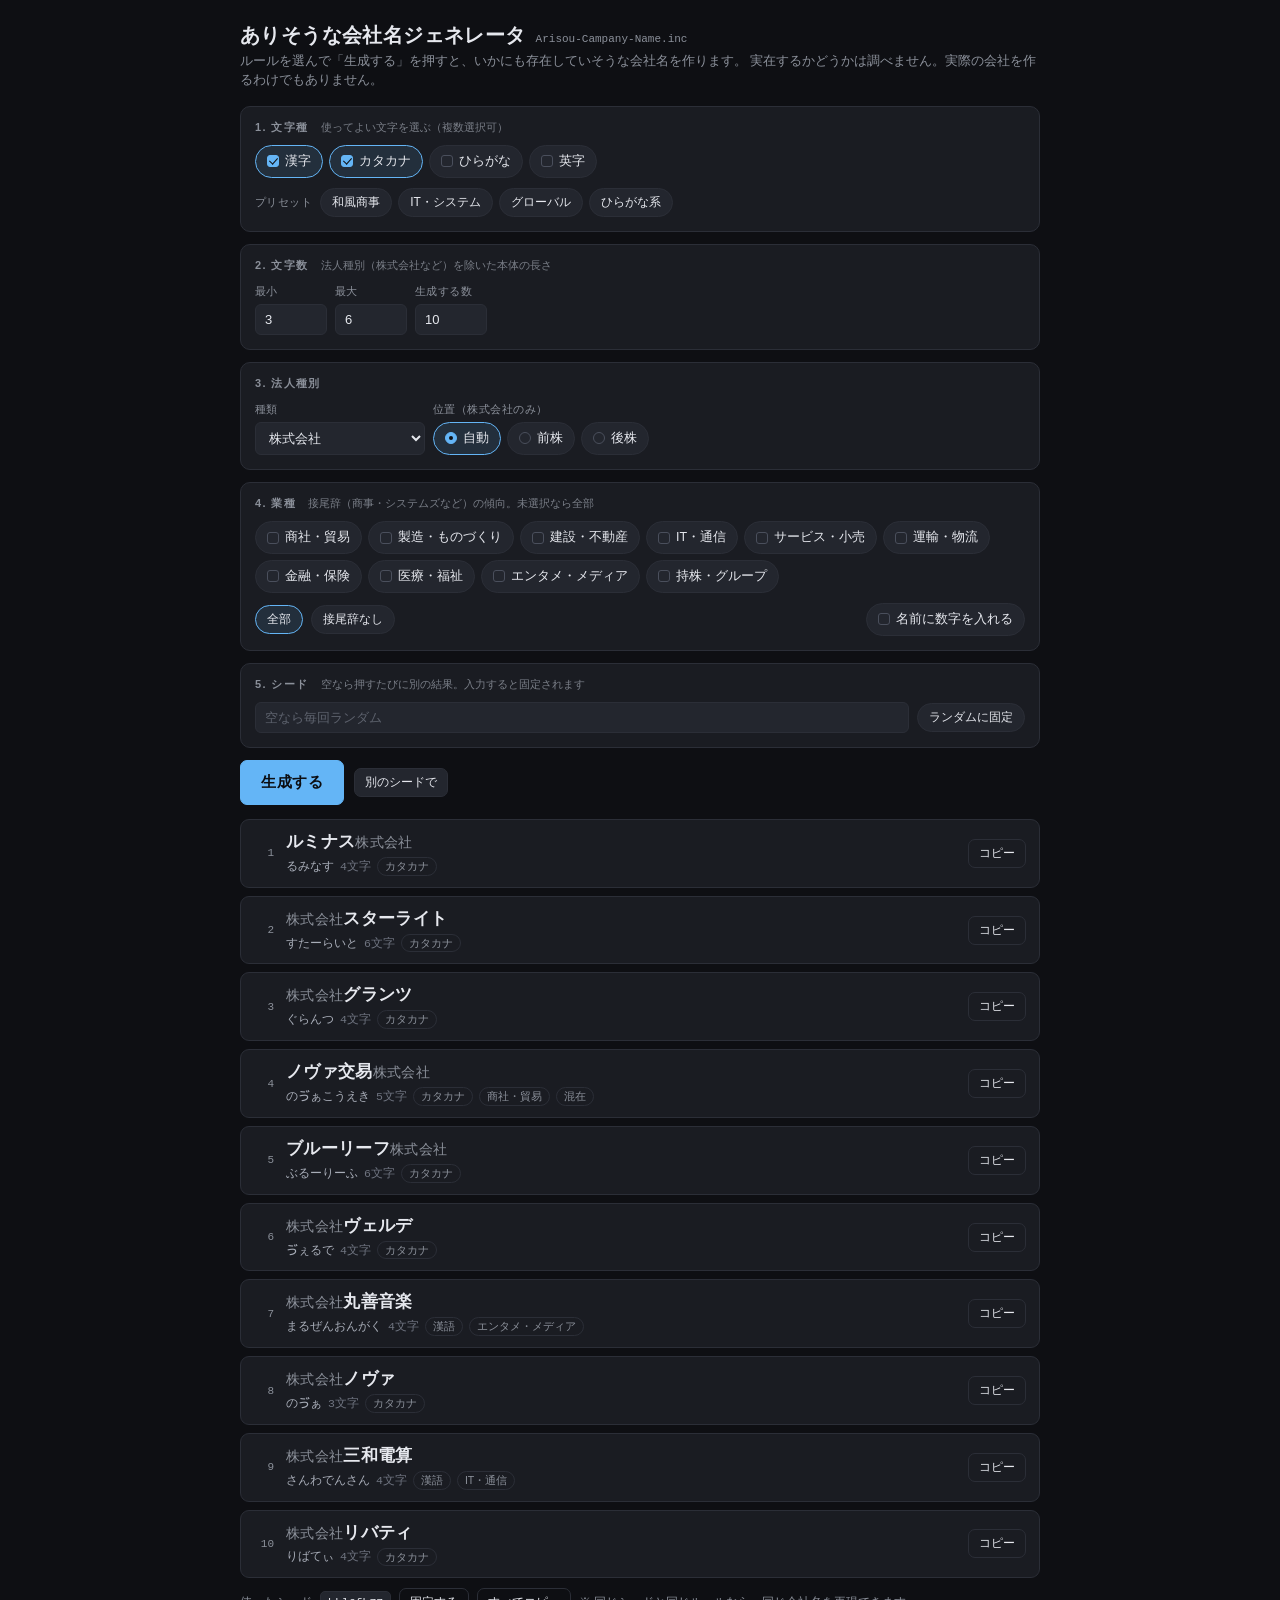
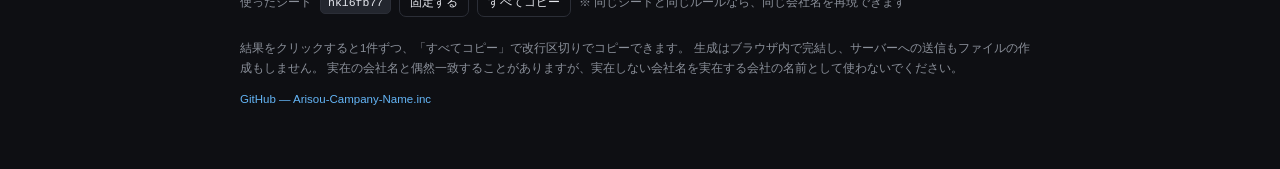
==== index.html @ 4a3bf29c "Arisou家系の作法に合わせて構成と文書を整理 Arisou-FileName.iso の AGENTS.md を読んで方針を取り込み、家系の作法に揃えた。  - 配置: web/ 配下 → リポジ" ====
<!DOCTYPE html>
<html lang="ja">
<head>
<meta charset="UTF-8">
<meta name="viewport" content="width=device-width, initial-scale=1.0">
<title>ありそうな会社名ジェネレータ | Arisou-Campany-Name.inc</title>
<meta name="description" content="ありそうな架空の会社名を作って遊ぶ Web ツール。ルールを選んで生成するだけ。">
<link rel="icon" href="data:image/svg+xml,%3Csvg xmlns='http://www.w3.org/2000/svg' viewBox='0 0 100 100'%3E%3Crect width='100' height='100' rx='18' fill='%231a1c22'/%3E%3Ctext x='50' y='68' font-size='52' text-anchor='middle' fill='%2364b5f6' font-family='serif'%3E会%3C/text%3E%3C/svg%3E">
<link rel="stylesheet" href="style.css">
</head>
<body>
<main>
  <header class="head">
    <h1>ありそうな会社名ジェネレータ</h1>
    <span class="repo">Arisou-Campany-Name.inc</span>
  </header>
  <p class="lead">
    ルールを選んで「生成する」を押すと、いかにも存在していそうな会社名を作ります。
    実在するかどうかは調べません。実際の会社を作るわけでもありません。
  </p>

  <form id="rules" autocomplete="off">
    <div class="panel">
      <h2>1. 文字種 <span class="note">使ってよい文字を選ぶ（複数選択可）</span></h2>
      <div class="chips" id="chips-script">
        <label class="chip" data-value="kanji"><input type="checkbox" name="script" value="kanji"><span class="box"></span>漢字</label>
        <label class="chip" data-value="katakana"><input type="checkbox" name="script" value="katakana"><span class="box"></span>カタカナ</label>
        <label class="chip" data-value="hiragana"><input type="checkbox" name="script" value="hiragana"><span class="box"></span>ひらがな</label>
        <label class="chip" data-value="english"><input type="checkbox" name="script" value="english"><span class="box"></span>英字</label>
      </div>
      <div class="row" style="margin-top:10px">
        <span class="group-label">プリセット</span>
        <div class="chips" id="presets">
          <button type="button" class="chip small" data-preset="shoji">和風商事</button>
          <button type="button" class="chip small" data-preset="it">IT・システム</button>
          <button type="button" class="chip small" data-preset="global">グローバル</button>
          <button type="button" class="chip small" data-preset="soft">ひらがな系</button>
        </div>
      </div>
    </div>

    <div class="panel">
      <h2>2. 文字数 <span class="note">法人種別（株式会社など）を除いた本体の長さ</span></h2>
      <div class="row">
        <div class="field">
          <label for="len-min">最小</label>
          <input type="number" id="len-min" name="lenMin" min="1" max="20" value="3">
        </div>
        <div class="field">
          <label for="len-max">最大</label>
          <input type="number" id="len-max" name="lenMax" min="1" max="20" value="6">
        </div>
        <div class="field">
          <label for="count">生成する数</label>
          <input type="number" id="count" name="count" min="1" max="20" value="10">
        </div>
      </div>
    </div>

    <div class="panel">
      <h2>3. 法人種別</h2>
      <div class="row">
        <div class="field">
          <label for="corp">種類</label>
          <select id="corp" name="corp">
            <option value="kabushiki">株式会社</option>
            <option value="yugen">有限会社</option>
            <option value="godo">合同会社</option>
            <option value="gomei">合名会社</option>
            <option value="goshi">合資会社</option>
            <option value="none">付けない（屋号のみ）</option>
          </select>
        </div>
        <div class="field" id="pos-field">
          <label>位置（株式会社のみ）</label>
          <div class="chips">
            <label class="chip radio" data-value="auto"><input type="radio" name="corpPos" value="auto"><span class="box"></span>自動</label>
            <label class="chip radio" data-value="prefix"><input type="radio" name="corpPos" value="prefix"><span class="box"></span>前株</label>
            <label class="chip radio" data-value="suffix"><input type="radio" name="corpPos" value="suffix"><span class="box"></span>後株</label>
          </div>
        </div>
      </div>
    </div>

    <div class="panel">
      <h2>4. 業種 <span class="note">接尾辞（商事・システムズなど）の傾向。未選択なら全部</span></h2>
      <div class="chips" id="chips-industry"></div>
      <div class="row" style="margin-top:10px">
        <button type="button" class="chip small" id="industry-all" aria-pressed="true">全部</button>
        <button type="button" class="chip small" id="industry-none" aria-pressed="false">接尾辞なし</button>
        <label class="chip" data-value="digits" style="margin-left:auto"><input type="checkbox" name="digits" value="1"><span class="box"></span>名前に数字を入れる</label>
      </div>
    </div>

    <div class="panel">
      <h2>5. シード <span class="note">空なら押すたびに別の結果。入力すると固定されます</span></h2>
      <div class="row">
        <input type="text" id="seed" name="seed" placeholder="空なら毎回ランダム" style="flex:1;min-width:180px">
        <button type="button" class="chip small" id="seed-random">ランダムに固定</button>
      </div>
    </div>
  </form>

  <div class="genbar">
    <button type="button" class="primary" id="generate">生成する</button>
    <button type="button" class="small" id="regen">別のシードで</button>
    <span class="hint" id="gen-hint"></span>
  </div>

  <div class="warn" id="warn"></div>

  <div class="results" id="results"></div>

  <div class="seedline" id="seedline" hidden>
    <span>使ったシード</span> <code id="seed-shown"></code>
    <button type="button" class="small ghost" id="use-seed">固定する</button>
    <button type="button" class="small ghost" id="copy-all">すべてコピー</button>
    <span>※ 同じシードと同じルールなら、同じ会社名を再現できます</span>
  </div>

  <footer>
    <p>
      結果をクリックすると1件ずつ、「すべてコピー」で改行区切りでコピーできます。
      生成はブラウザ内で完結し、サーバーへの送信もファイルの作成もしません。
      実在の会社名と偶然一致することがありますが、実在しない会社名を実在する会社の名前として使わないでください。
    </p>
    <p>
      <a href="https://github.com/mar1mo-41414/Arisou-Campany-Name.inc" target="_blank" rel="noopener">GitHub — Arisou-Campany-Name.inc</a>
    </p>
  </footer>
</main>

<div class="toast" id="toast" role="status" aria-live="polite"></div>

<script src="generator.js"></script>
<script src="app.js"></script>
</body>
</html>
---- style.css ----
/* Arisou-Campany-Name.inc — 画面のスタイル */

:root {
  color-scheme: dark;
  --bg: #0e0f13;
  --panel: #1a1c22;
  --panel2: #23262e;
  --fg: #e6e8ee;
  --muted: #8b909a;
  --accent: #64b5f6;
  --accent-hover: #90caf9;
  --ok: #66bb6a;
  --warn: #ffb74d;
  --border: #2b2e37;
}

* { box-sizing: border-box; }
html, body { margin: 0; padding: 0; }

body {
  padding: 16px 16px 48px;
  background: var(--bg);
  color: var(--fg);
  font-family: -apple-system, BlinkMacSystemFont, "Segoe UI", "Hiragino Sans", "Noto Sans CJK JP", sans-serif;
  font-size: 14px;
  line-height: 1.5;
}

main { max-width: 800px; margin: 0 auto; }

/* --- ヘッダ --------------------------------------------------------------- */
.head {
  display: flex;
  align-items: baseline;
  gap: 10px;
  flex-wrap: wrap;
  margin: 4px 0 2px;
}
.head h1 { font-size: 20px; margin: 0; letter-spacing: 0.02em; }
.head .repo {
  color: var(--muted);
  font-size: 11px;
  font-family: ui-monospace, SFMono-Regular, Menlo, Consolas, monospace;
}
.lead { color: var(--muted); font-size: 12.5px; margin: 0 0 16px; }

/* --- パネル --------------------------------------------------------------- */
.panel {
  background: var(--panel);
  border: 1px solid var(--border);
  border-radius: 10px;
  padding: 12px 14px 14px;
  margin-bottom: 12px;
}
.panel h2 {
  font-size: 11px;
  color: var(--muted);
  text-transform: uppercase;
  letter-spacing: 0.12em;
  margin: 0 0 10px;
  font-weight: 600;
}
.panel h2 .note {
  text-transform: none;
  letter-spacing: 0;
  font-weight: 400;
  color: var(--muted);
  opacity: 0.85;
  margin-left: 8px;
}

.row { display: flex; flex-wrap: wrap; gap: 8px; align-items: center; }
.row + .row { margin-top: 10px; }
.field { display: flex; flex-direction: column; gap: 4px; }
.field > label, .group-label + *, .group-label { font-size: 11px; }
.field > label, .group-label {
  color: var(--muted);
  letter-spacing: 0.04em;
}

/* --- チップ（チェックボックス・ラジオの見た目） --------------------------- */
.chips { display: flex; flex-wrap: wrap; gap: 6px; }
.chip {
  position: relative;
  display: inline-flex;
  align-items: center;
  gap: 6px;
  padding: 6px 11px;
  border: 1px solid var(--border);
  border-radius: 999px;
  background: var(--panel2);
  color: var(--fg);
  font-size: 12.5px;
  font-family: inherit;
  cursor: pointer;
  user-select: none;
  transition: border-color 0.15s, background 0.15s, color 0.15s;
}
.chip:hover { border-color: #3d424e; }
.chip input {
  appearance: none;
  margin: 0;
  width: 0;
  height: 0;
  position: absolute;
}
.chip .box {
  width: 12px;
  height: 12px;
  border: 1.5px solid #4a4f5c;
  border-radius: 3px;
  display: inline-block;
  position: relative;
  flex: none;
}
.chip.radio .box { border-radius: 50%; }
.chip.on { border-color: var(--accent); background: rgba(100, 181, 246, 0.12); }
.chip.on .box { border-color: var(--accent); background: var(--accent); }
.chip.on .box::after {
  content: "";
  position: absolute;
  left: 2.5px;
  top: 0;
  width: 4px;
  height: 7px;
  border: solid #0e0f13;
  border-width: 0 1.6px 1.6px 0;
  transform: rotate(42deg);
}
.chip.radio.on .box::after {
  left: 3px;
  top: 3px;
  width: 4px;
  height: 4px;
  border: none;
  border-radius: 50%;
  background: #0e0f13;
  transform: none;
}
.chip:focus-within, .chip:focus-visible {
  outline: 2px solid var(--accent);
  outline-offset: 1px;
}

/* ボタンとして使うチップ（チェックボックスを持たない） */
.chip.small { padding: 5px 11px; font-size: 12px; }
.chip.small .box { display: none; }

/* --- 入力 ---------------------------------------------------------------- */
select, input[type="text"], input[type="number"] {
  background: var(--panel2);
  color: var(--fg);
  border: 1px solid var(--border);
  border-radius: 6px;
  padding: 7px 9px;
  font-size: 13px;
  font-family: inherit;
}
input[type="number"] { width: 72px; }
input::placeholder { color: #5d626d; }
select:focus, input:focus, button:focus-visible {
  outline: 2px solid var(--accent);
  outline-offset: 1px;
}

button {
  font-family: inherit;
  font-size: 13px;
  border-radius: 7px;
  border: 1px solid var(--border);
  background: var(--panel2);
  color: var(--fg);
  padding: 8px 14px;
  cursor: pointer;
  transition: background 0.15s, border-color 0.15s, color 0.15s;
}
button:hover { border-color: #3d424e; background: #2a2e37; }
button:disabled { opacity: 0.45; cursor: default; }
button.primary {
  background: var(--accent);
  border-color: var(--accent);
  color: #0b0d11;
  font-weight: 700;
  font-size: 14.5px;
  padding: 12px 20px;
  letter-spacing: 0.04em;
}
button.primary:hover { background: var(--accent-hover); border-color: var(--accent-hover); }
button.ghost { background: transparent; }
button.small { padding: 5px 10px; font-size: 12px; }

/* --- 生成バー ------------------------------------------------------------- */
.genbar {
  display: flex;
  gap: 10px;
  align-items: center;
  flex-wrap: wrap;
  margin-bottom: 14px;
}
.genbar .hint { color: var(--warn); font-size: 12px; }

/* --- 通知・警告 ----------------------------------------------------------- */
.warn {
  display: none;
  border: 1px solid rgba(255, 183, 77, 0.45);
  background: rgba(255, 183, 77, 0.08);
  color: var(--warn);
  border-radius: 8px;
  padding: 8px 12px;
  font-size: 12.5px;
  margin-bottom: 12px;
}
.warn.show { display: block; }

.toast {
  position: fixed;
  left: 50%;
  bottom: 24px;
  transform: translate(-50%, 12px);
  background: var(--panel2);
  border: 1px solid var(--accent);
  color: var(--fg);
  padding: 9px 16px;
  border-radius: 999px;
  font-size: 12.5px;
  opacity: 0;
  pointer-events: none;
  transition: opacity 0.2s, transform 0.2s;
  z-index: 10;
}
.toast.show { opacity: 1; transform: translate(-50%, 0); }

/* --- 結果カード ----------------------------------------------------------- */
.results { display: flex; flex-direction: column; gap: 8px; }

.card {
  display: flex;
  align-items: center;
  gap: 12px;
  width: 100%;
  text-align: left;
  font-family: inherit;
  background: var(--panel);
  border: 1px solid var(--border);
  border-radius: 9px;
  padding: 11px 13px;
  cursor: pointer;
  color: var(--fg);
  animation: pop 0.22s ease-out both;
}
.card:hover { border-color: #3d424e; background: #1e2129; }
.card .num {
  color: var(--muted);
  font-size: 11px;
  font-family: ui-monospace, SFMono-Regular, Menlo, Consolas, monospace;
  min-width: 20px;
  text-align: right;
  flex: none;
}
.card .body { flex: 1; min-width: 0; }
.card .name {
  font-size: 17px;
  font-weight: 600;
  letter-spacing: 0.02em;
  word-break: break-word;
  line-height: 1.35;
}
.card .name .corp { color: var(--muted); font-weight: 400; font-size: 14px; }
.card .meta {
  display: flex;
  flex-wrap: wrap;
  gap: 6px;
  align-items: center;
  margin-top: 3px;
  font-size: 11.5px;
  color: var(--muted);
}
.card .read { color: #a8adb8; }
.card .tag {
  border: 1px solid var(--border);
  border-radius: 999px;
  padding: 0 7px;
  font-size: 10.5px;
  color: var(--muted);
  line-height: 1.6;
}
.card .len {
  color: #6f7480;
  font-family: ui-monospace, SFMono-Regular, Menlo, Consolas, monospace;
}
.card .copy { flex: none; }

@keyframes pop {
  from { opacity: 0; transform: translateY(4px); }
  to { opacity: 1; transform: none; }
}

.empty {
  border: 1px dashed var(--border);
  border-radius: 9px;
  padding: 28px 16px;
  text-align: center;
  color: var(--muted);
  font-size: 13px;
}
.empty strong { color: var(--fg); }

/* --- シード行・フッタ ----------------------------------------------------- */
.seedline {
  display: flex;
  gap: 8px;
  align-items: center;
  flex-wrap: wrap;
  color: var(--muted);
  font-size: 11.5px;
  margin-top: 10px;
}
.seedline code {
  color: var(--fg);
  background: var(--panel2);
  border: 1px solid var(--border);
  border-radius: 5px;
  padding: 2px 7px;
  font-size: 11.5px;
}

footer {
  margin-top: 22px;
  color: var(--muted);
  font-size: 11.5px;
  line-height: 1.7;
}
footer a { color: var(--accent); text-decoration: none; }
footer a:hover { text-decoration: underline; }

/* --- 狭い画面 ------------------------------------------------------------- */
@media (max-width: 560px) {
  body { padding: 12px 12px 40px; }
  .card { padding: 10px; gap: 9px; }
  .card .name { font-size: 15.5px; }
  .card .num { display: none; }
}
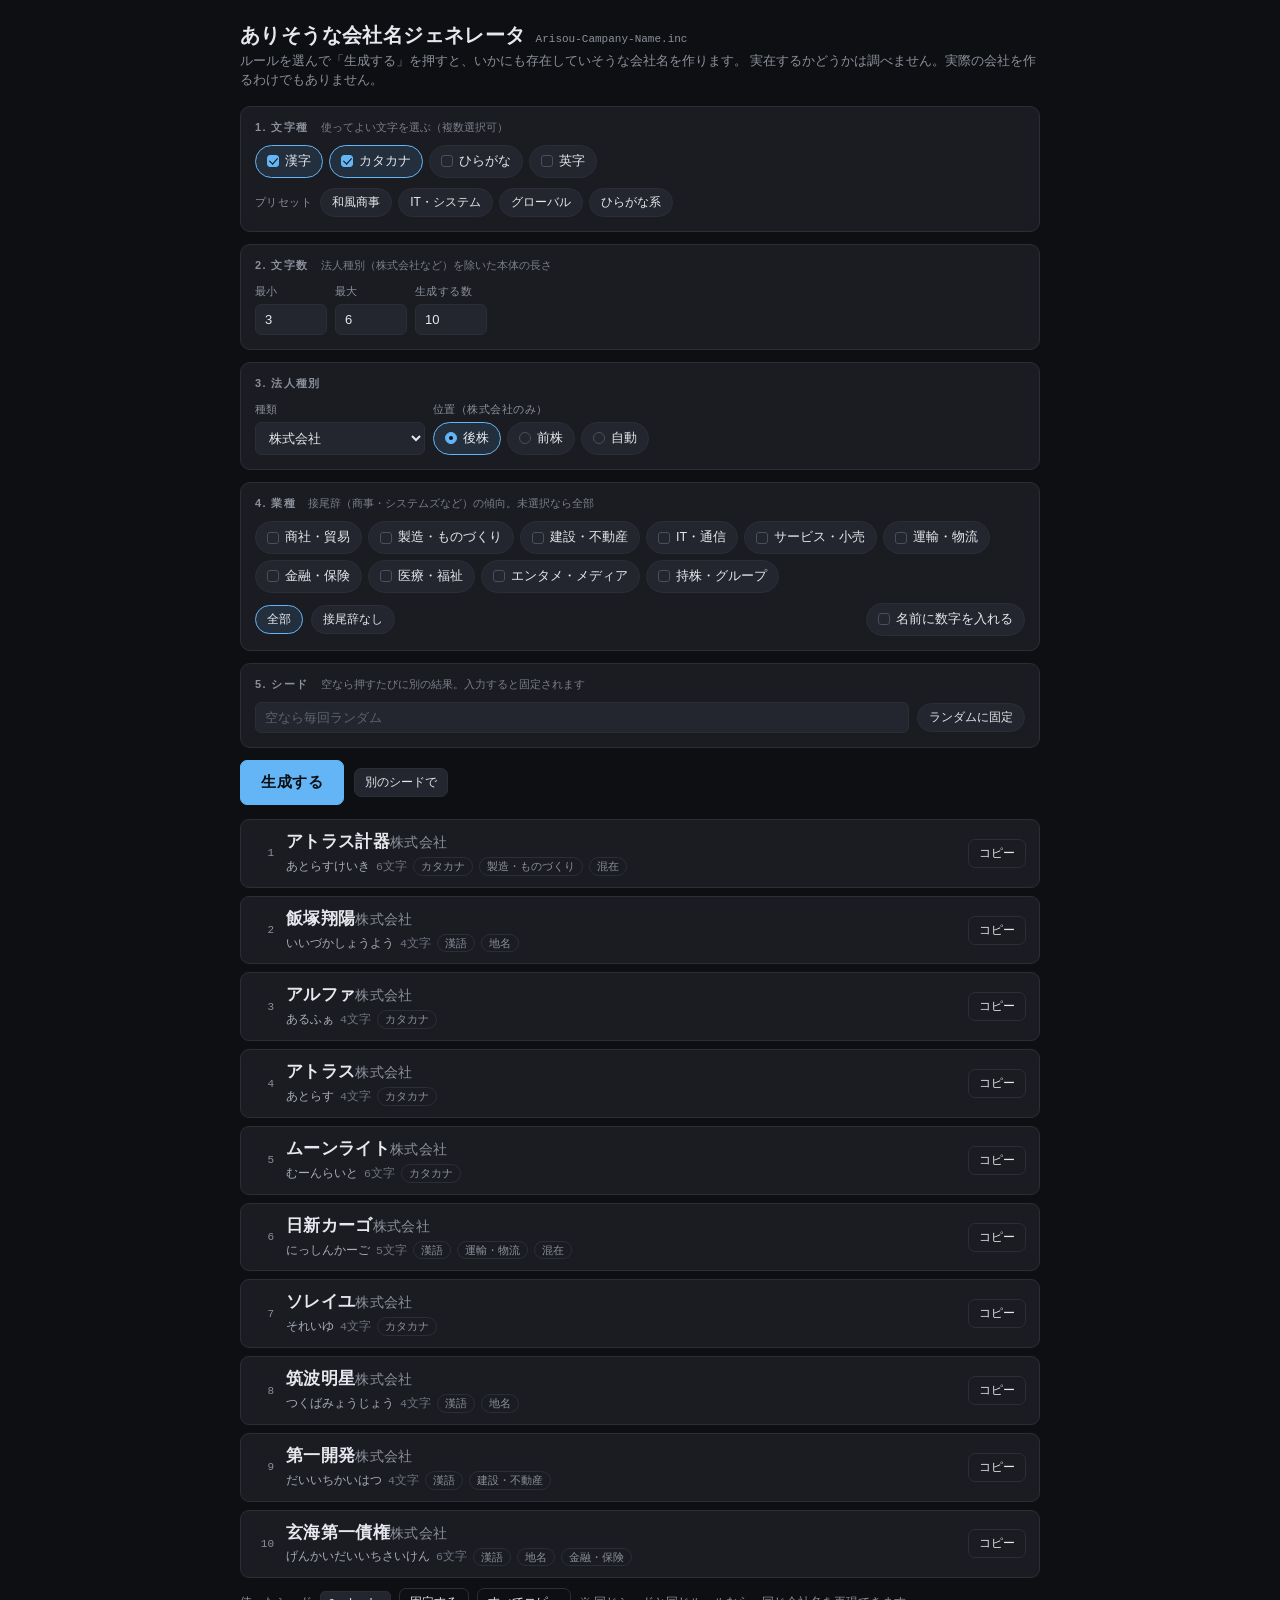
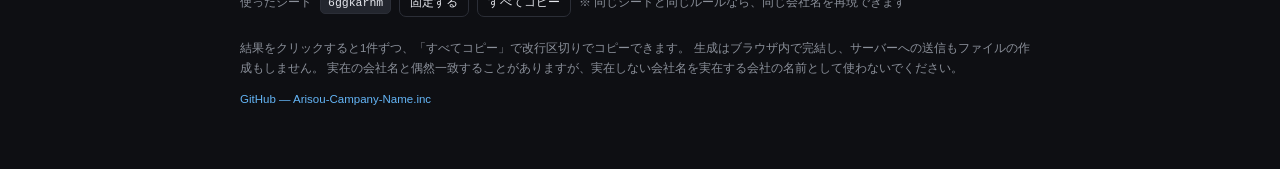
==== commit a61f1cf3: "法人種別の位置の既定を後株（◯◯株式会社）に変更 - index.html: ラジオを「後株 / 前株 / 自動」に並べ替え、後株を初期選択に - generator.js: DEFAULT_OPTI" ====
--- a/index.html
+++ b/index.html
@@ -74,9 +74,9 @@
         <div class="field" id="pos-field">
           <label>位置（株式会社のみ）</label>
           <div class="chips">
+            <label class="chip radio" data-value="suffix"><input type="radio" name="corpPos" value="suffix"><span class="box"></span>後株</label>
+            <label class="chip radio" data-value="prefix"><input type="radio" name="corpPos" value="prefix"><span class="box"></span>前株</label>
             <label class="chip radio" data-value="auto"><input type="radio" name="corpPos" value="auto"><span class="box"></span>自動</label>
-            <label class="chip radio" data-value="prefix"><input type="radio" name="corpPos" value="prefix"><span class="box"></span>前株</label>
-            <label class="chip radio" data-value="suffix"><input type="radio" name="corpPos" value="suffix"><span class="box"></span>後株</label>
           </div>
         </div>
       </div>
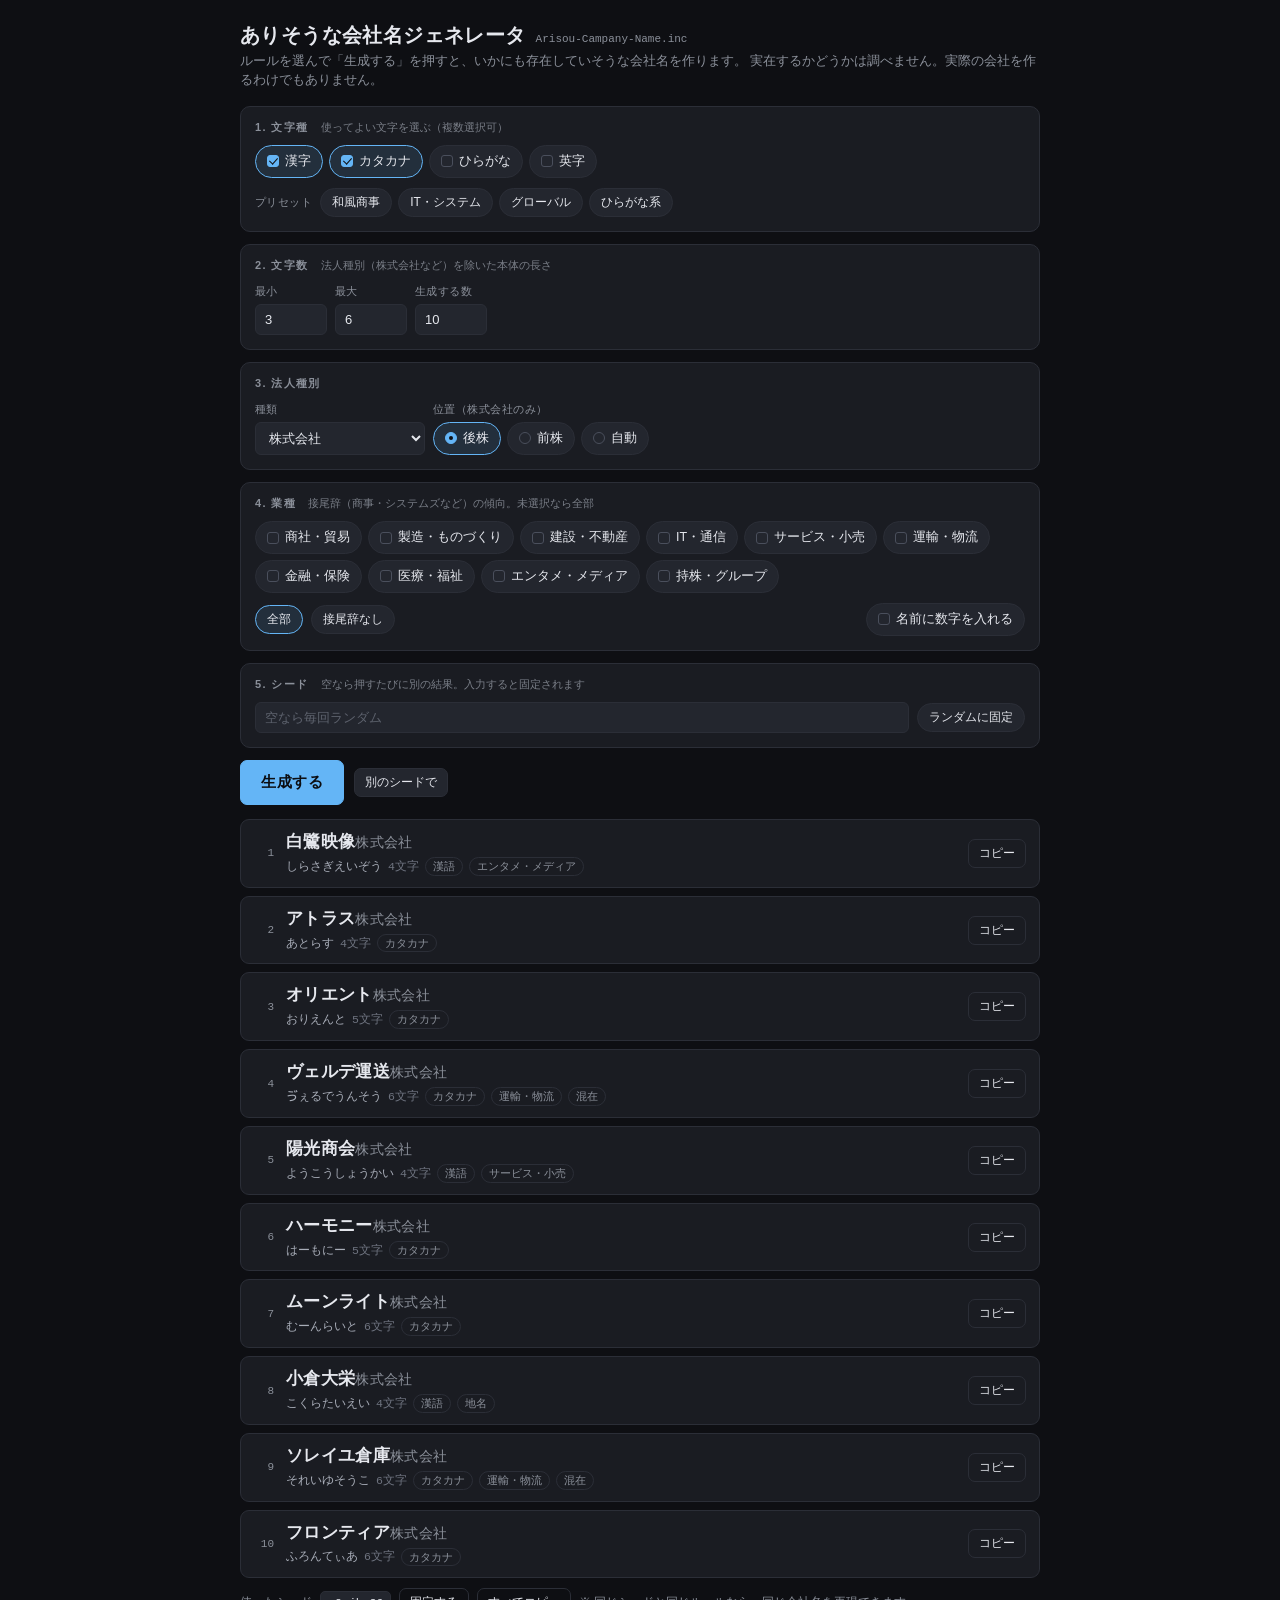
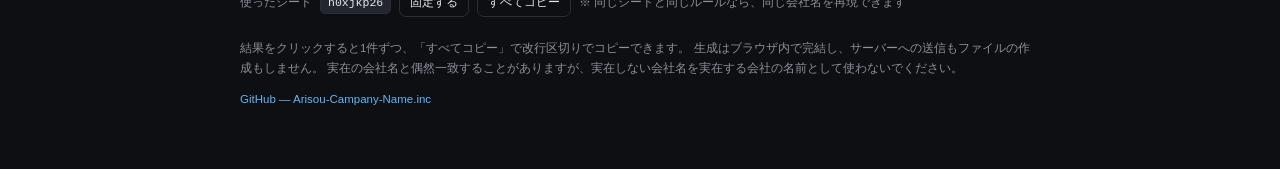
==== commit 7604de3b: "業種の選択が効かない不具合を修正 症状: 業種で「エンタメ・メディア」だけを選んでも、保険・信託・住建・商会など 別業種の接尾辞が混ざった（seed=qv25ud4e で再現）。  原因: 業種チップ" ====
--- a/index.html
+++ b/index.html
@@ -133,6 +133,7 @@
 <div class="toast" id="toast" role="status" aria-live="polite"></div>
 
 <script src="generator.js"></script>
+<script src="ui-state.js"></script>
 <script src="app.js"></script>
 </body>
 </html>
